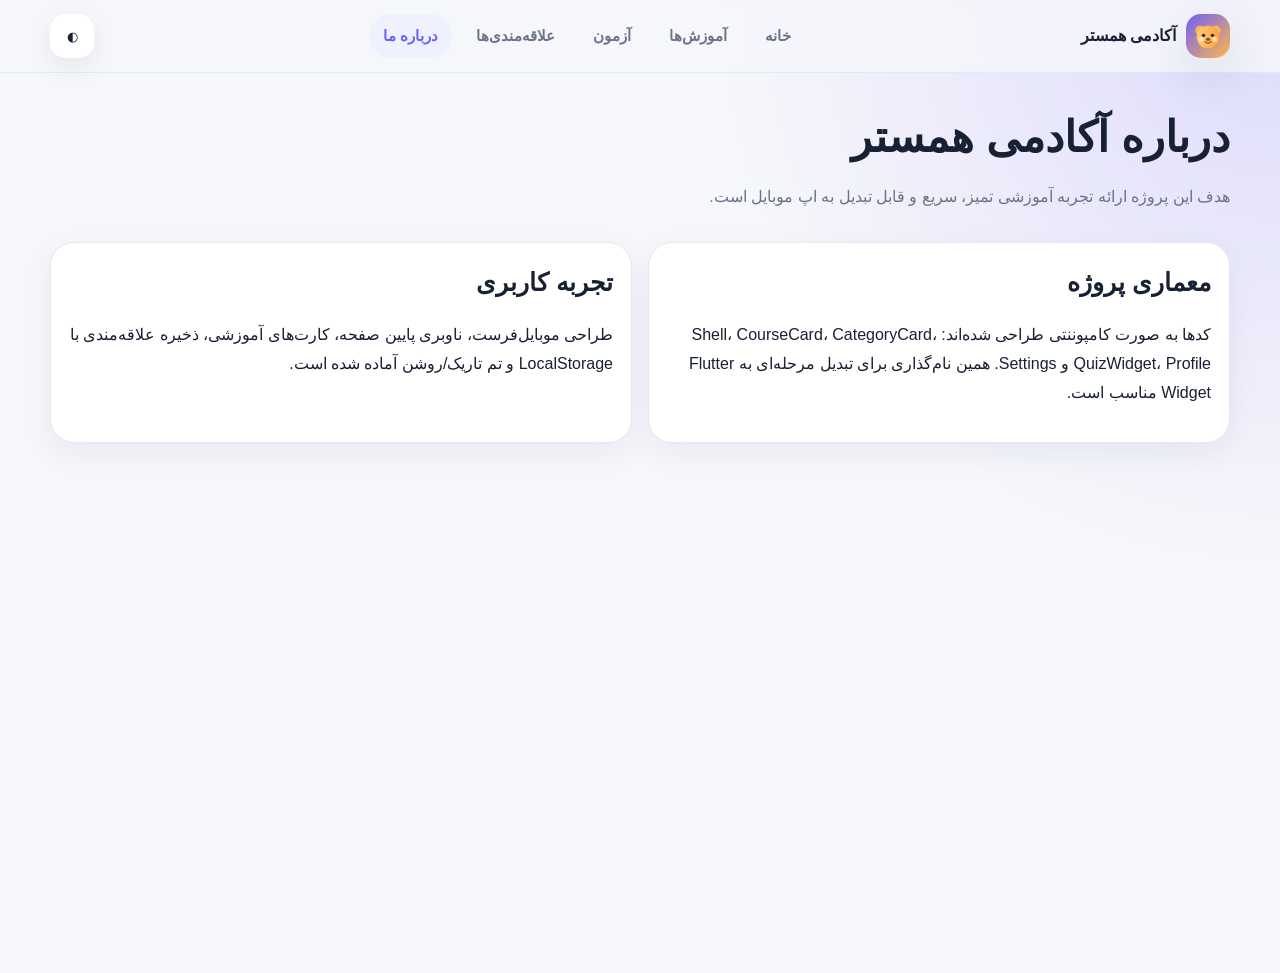
==== pages/about.html @ b69281e2 "Add files via upload" ====
<!doctype html><html lang="fa" dir="rtl"><head><meta charset="utf-8"><meta name="viewport" content="width=device-width,initial-scale=1"><title>درباره ما</title><link rel="stylesheet" href="../style.css"></head><body><main class="app-shell"><script src="../script.js"></script><script>shell('about')</script><section class="page-title"><div class="container"><h1>درباره آکادمی همستر</h1><p>هدف این پروژه ارائه تجربه آموزشی تمیز، سریع و قابل تبدیل به اپ موبایل است.</p></div></section><section class="section"><div class="container grid cards-2"><div class="card"><h2>معماری پروژه</h2><p>کدها به صورت کامپوننتی طراحی شده‌اند: Shell، CourseCard، CategoryCard، QuizWidget، Profile و Settings. همین نام‌گذاری برای تبدیل مرحله‌ای به Flutter Widget مناسب است.</p></div><div class="card"><h2>تجربه کاربری</h2><p>طراحی موبایل‌فرست، ناوبری پایین صفحه، کارت‌های آموزشی، ذخیره علاقه‌مندی با LocalStorage و تم تاریک/روشن آماده شده است.</p></div></div></section></main></body></html>
---- style.css ----
:root{
  --bg:#f6f7fb;--surface:#fff;--surface-2:#eef2ff;--text:#182033;--muted:#69748a;--primary:#6d5dfc;--primary-2:#8a7cff;--accent:#ffb84d;--success:#19b97b;--danger:#ff5a73;--border:#e4e8f2;--shadow:0 18px 45px rgba(25,35,70,.10);--radius:24px;--radius-sm:16px;--max:1180px
}
[data-theme="dark"]{--bg:#111522;--surface:#191f31;--surface-2:#242d45;--text:#f5f7fb;--muted:#aab4ca;--border:#2e3954;--shadow:0 18px 45px rgba(0,0,0,.28)}
*{box-sizing:border-box}html{scroll-behavior:smooth}body{margin:0;font-family:Tahoma,"Vazirmatn","Segoe UI",sans-serif;direction:rtl;background:radial-gradient(circle at top right,rgba(109,93,252,.18),transparent 35%),var(--bg);color:var(--text);line-height:1.8}a{text-decoration:none;color:inherit}img{max-width:100%;display:block}.app-shell{min-height:100vh;padding-bottom:86px}.container{width:min(var(--max),calc(100% - 32px));margin:auto}.topbar{position:sticky;top:0;z-index:30;background:rgba(246,247,251,.82);backdrop-filter:blur(16px);border-bottom:1px solid var(--border)}[data-theme="dark"] .topbar{background:rgba(17,21,34,.82)}.nav{height:72px;display:flex;align-items:center;justify-content:space-between;gap:16px}.brand{display:flex;align-items:center;gap:10px;font-weight:900}.brand-mark{width:44px;height:44px;border-radius:15px;background:linear-gradient(135deg,var(--primary),var(--accent));display:grid;place-items:center;box-shadow:var(--shadow)}.brand-mark img{width:30px}.nav-links{display:none;gap:10px;align-items:center}.nav-links a{padding:9px 14px;border-radius:999px;color:var(--muted);font-weight:700;font-size:.92rem}.nav-links a.active,.nav-links a:hover{background:var(--surface-2);color:var(--primary)}.icon-btn{border:0;background:var(--surface);color:var(--text);border-radius:15px;width:44px;height:44px;display:grid;place-items:center;box-shadow:0 8px 24px rgba(25,35,70,.08);cursor:pointer}.hero{padding:30px 0 22px}.hero-grid{display:grid;gap:22px;align-items:center}.eyebrow{display:inline-flex;align-items:center;gap:8px;background:var(--surface);border:1px solid var(--border);border-radius:999px;padding:6px 12px;color:var(--muted);font-weight:700;font-size:.86rem}.hero h1{font-size:clamp(2rem,8vw,4.2rem);line-height:1.25;margin:16px 0 10px;letter-spacing:-1px}.hero p{color:var(--muted);font-size:1.05rem;margin:0 0 22px}.hero-card{position:relative;min-height:330px;border-radius:34px;padding:22px;overflow:hidden;background:linear-gradient(150deg,#fff2d4,#e9e7ff 55%,#d8fff0);box-shadow:var(--shadow)}[data-theme="dark"] .hero-card{background:linear-gradient(150deg,#3a2f21,#292553 55%,#16392d)}.hero-card .hamster{width:min(270px,75%);margin:18px auto 0;filter:drop-shadow(0 25px 25px rgba(0,0,0,.14));animation:float 4s ease-in-out infinite}.stat-bubble{position:absolute;background:rgba(255,255,255,.75);backdrop-filter:blur(12px);border:1px solid rgba(255,255,255,.65);border-radius:22px;padding:12px 14px;box-shadow:0 15px 35px rgba(0,0,0,.12);font-weight:900}.b1{top:22px;right:20px}.b2{bottom:24px;left:20px}.b3{top:82px;left:20px}.actions{display:flex;gap:12px;flex-wrap:wrap}.btn{display:inline-flex;align-items:center;justify-content:center;gap:9px;border:0;border-radius:17px;padding:12px 18px;font-weight:900;cursor:pointer;transition:.2s transform,.2s box-shadow}.btn:hover{transform:translateY(-2px)}.btn-primary{background:linear-gradient(135deg,var(--primary),var(--primary-2));color:white;box-shadow:0 14px 28px rgba(109,93,252,.25)}.btn-soft{background:var(--surface);color:var(--primary);border:1px solid var(--border)}.section{padding:22px 0}.section-head{display:flex;align-items:end;justify-content:space-between;gap:14px;margin-bottom:16px}.section h2{margin:0;font-size:1.55rem}.section p.lead{margin:4px 0 0;color:var(--muted)}.grid{display:grid;gap:16px}.cards-2{grid-template-columns:1fr}.cards-3{grid-template-columns:1fr}.card{background:var(--surface);border:1px solid var(--border);border-radius:var(--radius);padding:18px;box-shadow:0 10px 30px rgba(25,35,70,.06);transition:.2s}.card:hover{transform:translateY(-3px);box-shadow:var(--shadow)}.category-card{display:flex;gap:14px;align-items:center}.cat-icon{width:58px;height:58px;border-radius:20px;display:grid;place-items:center;background:var(--surface-2);font-size:1.6rem}.course-card{overflow:hidden;padding:0}.course-cover{height:150px;background:linear-gradient(135deg,var(--primary),var(--accent));display:grid;place-items:center}.course-cover img{width:115px}.course-body{padding:18px}.meta{display:flex;gap:8px;flex-wrap:wrap;color:var(--muted);font-size:.84rem}.pill{background:var(--surface-2);color:var(--muted);padding:4px 10px;border-radius:999px;font-weight:700}.progress{height:9px;background:var(--surface-2);border-radius:999px;overflow:hidden;margin:12px 0}.progress span{display:block;height:100%;background:linear-gradient(90deg,var(--success),var(--primary));border-radius:999px}.bottom-nav{position:fixed;bottom:12px;right:50%;transform:translateX(50%);z-index:40;width:min(460px,calc(100% - 24px));background:rgba(255,255,255,.88);backdrop-filter:blur(18px);border:1px solid var(--border);border-radius:25px;padding:8px;display:grid;grid-template-columns:repeat(5,1fr);box-shadow:var(--shadow)}[data-theme="dark"] .bottom-nav{background:rgba(25,31,49,.88)}.bottom-nav a{display:grid;place-items:center;gap:2px;border-radius:18px;padding:8px 2px;color:var(--muted);font-size:.74rem;font-weight:800}.bottom-nav a.active{background:var(--surface-2);color:var(--primary)}.page-title{padding:26px 0 8px}.page-title h1{margin:0;font-size:2rem}.page-title p{margin:6px 0 0;color:var(--muted)}.lesson-layout{display:grid;gap:18px}.lesson-content h2{margin-top:0}.lesson-step{border-right:4px solid var(--primary);padding-right:14px;margin:18px 0}.quiz-option{width:100%;text-align:right;margin:8px 0;padding:13px 14px;border-radius:16px;border:1px solid var(--border);background:var(--surface);color:var(--text);cursor:pointer;font-weight:800}.quiz-option.correct{border-color:var(--success);background:rgba(25,185,123,.12)}.quiz-option.wrong{border-color:var(--danger);background:rgba(255,90,115,.12)}.profile-hero{display:flex;align-items:center;gap:16px}.avatar{width:76px;height:76px;border-radius:28px;background:linear-gradient(135deg,var(--accent),var(--primary));display:grid;place-items:center}.avatar img{width:54px}.setting-row{display:flex;align-items:center;justify-content:space-between;gap:12px;padding:14px 0;border-bottom:1px solid var(--border)}.switch{width:54px;height:30px;background:var(--surface-2);border-radius:999px;padding:4px;cursor:pointer}.switch span{display:block;width:22px;height:22px;background:var(--primary);border-radius:50%;transition:.25s}[data-theme="dark"] .switch span{transform:translateX(-24px)}.fade-in{animation:fade .45s ease both}@keyframes float{50%{transform:translateY(-12px)}}@keyframes fade{from{opacity:0;transform:translateY(10px)}to{opacity:1;transform:none}}@media(min-width:760px){.nav-links{display:flex}.hero-grid{grid-template-columns:1.05fr .95fr}.cards-2{grid-template-columns:repeat(2,1fr)}.cards-3{grid-template-columns:repeat(3,1fr)}.lesson-layout{grid-template-columns:1.7fr .8fr}.bottom-nav{display:none}.app-shell{padding-bottom:0}.hero{padding:52px 0 32px}.page-title h1{font-size:2.7rem}}@media(min-width:1050px){.cards-3{grid-template-columns:repeat(4,1fr)}}
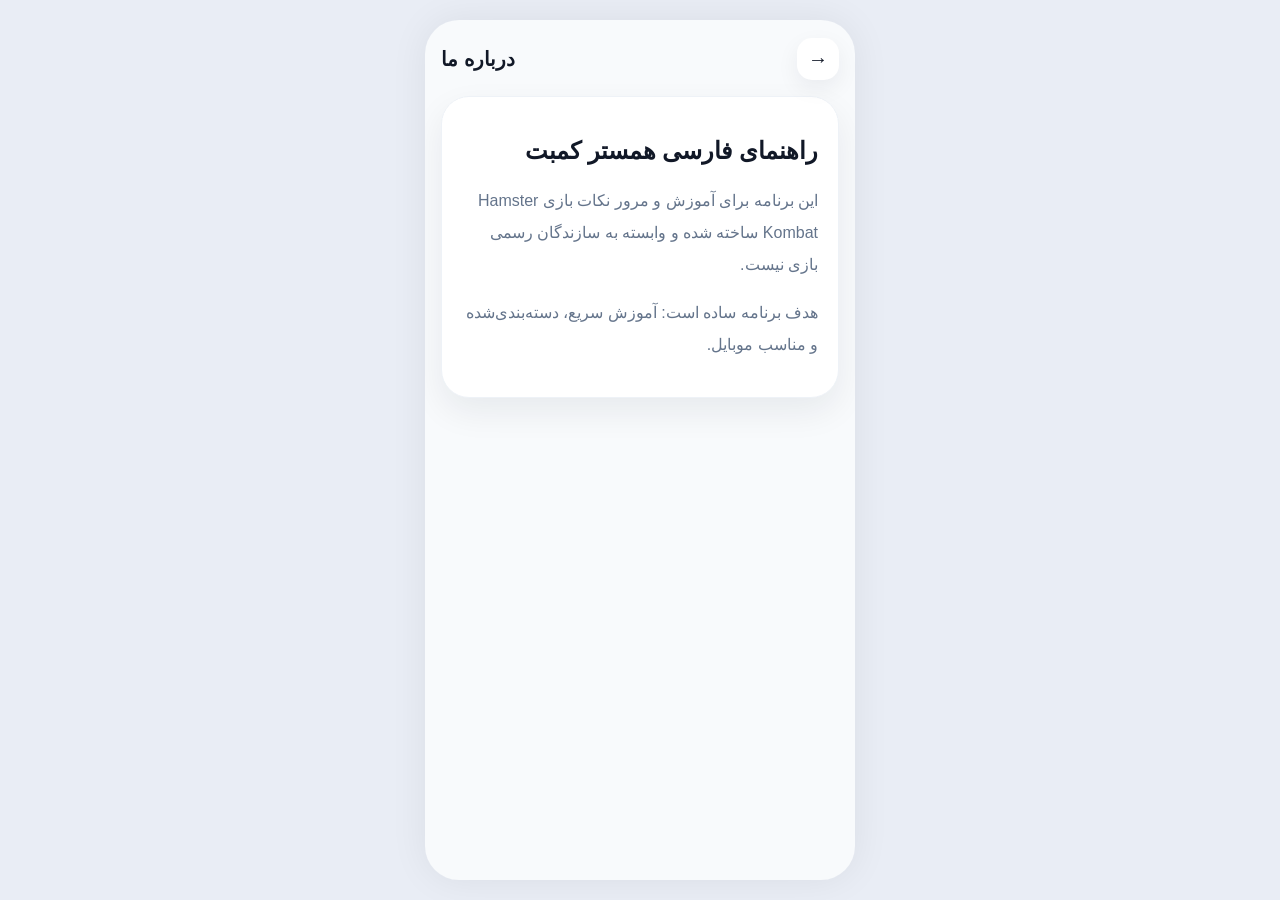
==== commit a7feb631: "Add files via upload" ====
--- a/pages/about.html
+++ b/pages/about.html
@@ -1 +1 @@
-<!doctype html><html lang="fa" dir="rtl"><head><meta charset="utf-8"><meta name="viewport" content="width=device-width,initial-scale=1"><title>درباره ما</title><link rel="stylesheet" href="../style.css"></head><body><main class="app-shell"><script src="../script.js"></script><script>shell('about')</script><section class="page-title"><div class="container"><h1>درباره آکادمی همستر</h1><p>هدف این پروژه ارائه تجربه آموزشی تمیز، سریع و قابل تبدیل به اپ موبایل است.</p></div></section><section class="section"><div class="container grid cards-2"><div class="card"><h2>معماری پروژه</h2><p>کدها به صورت کامپوننتی طراحی شده‌اند: Shell، CourseCard، CategoryCard، QuizWidget، Profile و Settings. همین نام‌گذاری برای تبدیل مرحله‌ای به Flutter Widget مناسب است.</p></div><div class="card"><h2>تجربه کاربری</h2><p>طراحی موبایل‌فرست، ناوبری پایین صفحه، کارت‌های آموزشی، ذخیره علاقه‌مندی با LocalStorage و تم تاریک/روشن آماده شده است.</p></div></div></section></main></body></html>
+<!doctype html><html lang="fa" dir="rtl"><head><meta charset="UTF-8"><meta name="viewport" content="width=device-width, initial-scale=1.0"><title>درباره ما</title><link rel="stylesheet" href="../style.css"></head><body><main class="app shell"><header class="page-header"><a href="../index.html">→</a><h1>درباره ما</h1></header><section class="plain-card"><h2>راهنمای فارسی همستر کمبت</h2><p>این برنامه برای آموزش و مرور نکات بازی Hamster Kombat ساخته شده و وابسته به سازندگان رسمی بازی نیست.</p><p>هدف برنامه ساده است: آموزش سریع، دسته‌بندی‌شده و مناسب موبایل.</p></section></main></body></html>
--- a/style.css
+++ b/style.css
@@ -1,5 +1 @@
-:root{
-  --bg:#f6f7fb;--surface:#fff;--surface-2:#eef2ff;--text:#182033;--muted:#69748a;--primary:#6d5dfc;--primary-2:#8a7cff;--accent:#ffb84d;--success:#19b97b;--danger:#ff5a73;--border:#e4e8f2;--shadow:0 18px 45px rgba(25,35,70,.10);--radius:24px;--radius-sm:16px;--max:1180px
-}
-[data-theme="dark"]{--bg:#111522;--surface:#191f31;--surface-2:#242d45;--text:#f5f7fb;--muted:#aab4ca;--border:#2e3954;--shadow:0 18px 45px rgba(0,0,0,.28)}
-*{box-sizing:border-box}html{scroll-behavior:smooth}body{margin:0;font-family:Tahoma,"Vazirmatn","Segoe UI",sans-serif;direction:rtl;background:radial-gradient(circle at top right,rgba(109,93,252,.18),transparent 35%),var(--bg);color:var(--text);line-height:1.8}a{text-decoration:none;color:inherit}img{max-width:100%;display:block}.app-shell{min-height:100vh;padding-bottom:86px}.container{width:min(var(--max),calc(100% - 32px));margin:auto}.topbar{position:sticky;top:0;z-index:30;background:rgba(246,247,251,.82);backdrop-filter:blur(16px);border-bottom:1px solid var(--border)}[data-theme="dark"] .topbar{background:rgba(17,21,34,.82)}.nav{height:72px;display:flex;align-items:center;justify-content:space-between;gap:16px}.brand{display:flex;align-items:center;gap:10px;font-weight:900}.brand-mark{width:44px;height:44px;border-radius:15px;background:linear-gradient(135deg,var(--primary),var(--accent));display:grid;place-items:center;box-shadow:var(--shadow)}.brand-mark img{width:30px}.nav-links{display:none;gap:10px;align-items:center}.nav-links a{padding:9px 14px;border-radius:999px;color:var(--muted);font-weight:700;font-size:.92rem}.nav-links a.active,.nav-links a:hover{background:var(--surface-2);color:var(--primary)}.icon-btn{border:0;background:var(--surface);color:var(--text);border-radius:15px;width:44px;height:44px;display:grid;place-items:center;box-shadow:0 8px 24px rgba(25,35,70,.08);cursor:pointer}.hero{padding:30px 0 22px}.hero-grid{display:grid;gap:22px;align-items:center}.eyebrow{display:inline-flex;align-items:center;gap:8px;background:var(--surface);border:1px solid var(--border);border-radius:999px;padding:6px 12px;color:var(--muted);font-weight:700;font-size:.86rem}.hero h1{font-size:clamp(2rem,8vw,4.2rem);line-height:1.25;margin:16px 0 10px;letter-spacing:-1px}.hero p{color:var(--muted);font-size:1.05rem;margin:0 0 22px}.hero-card{position:relative;min-height:330px;border-radius:34px;padding:22px;overflow:hidden;background:linear-gradient(150deg,#fff2d4,#e9e7ff 55%,#d8fff0);box-shadow:var(--shadow)}[data-theme="dark"] .hero-card{background:linear-gradient(150deg,#3a2f21,#292553 55%,#16392d)}.hero-card .hamster{width:min(270px,75%);margin:18px auto 0;filter:drop-shadow(0 25px 25px rgba(0,0,0,.14));animation:float 4s ease-in-out infinite}.stat-bubble{position:absolute;background:rgba(255,255,255,.75);backdrop-filter:blur(12px);border:1px solid rgba(255,255,255,.65);border-radius:22px;padding:12px 14px;box-shadow:0 15px 35px rgba(0,0,0,.12);font-weight:900}.b1{top:22px;right:20px}.b2{bottom:24px;left:20px}.b3{top:82px;left:20px}.actions{display:flex;gap:12px;flex-wrap:wrap}.btn{display:inline-flex;align-items:center;justify-content:center;gap:9px;border:0;border-radius:17px;padding:12px 18px;font-weight:900;cursor:pointer;transition:.2s transform,.2s box-shadow}.btn:hover{transform:translateY(-2px)}.btn-primary{background:linear-gradient(135deg,var(--primary),var(--primary-2));color:white;box-shadow:0 14px 28px rgba(109,93,252,.25)}.btn-soft{background:var(--surface);color:var(--primary);border:1px solid var(--border)}.section{padding:22px 0}.section-head{display:flex;align-items:end;justify-content:space-between;gap:14px;margin-bottom:16px}.section h2{margin:0;font-size:1.55rem}.section p.lead{margin:4px 0 0;color:var(--muted)}.grid{display:grid;gap:16px}.cards-2{grid-template-columns:1fr}.cards-3{grid-template-columns:1fr}.card{background:var(--surface);border:1px solid var(--border);border-radius:var(--radius);padding:18px;box-shadow:0 10px 30px rgba(25,35,70,.06);transition:.2s}.card:hover{transform:translateY(-3px);box-shadow:var(--shadow)}.category-card{display:flex;gap:14px;align-items:center}.cat-icon{width:58px;height:58px;border-radius:20px;display:grid;place-items:center;background:var(--surface-2);font-size:1.6rem}.course-card{overflow:hidden;padding:0}.course-cover{height:150px;background:linear-gradient(135deg,var(--primary),var(--accent));display:grid;place-items:center}.course-cover img{width:115px}.course-body{padding:18px}.meta{display:flex;gap:8px;flex-wrap:wrap;color:var(--muted);font-size:.84rem}.pill{background:var(--surface-2);color:var(--muted);padding:4px 10px;border-radius:999px;font-weight:700}.progress{height:9px;background:var(--surface-2);border-radius:999px;overflow:hidden;margin:12px 0}.progress span{display:block;height:100%;background:linear-gradient(90deg,var(--success),var(--primary));border-radius:999px}.bottom-nav{position:fixed;bottom:12px;right:50%;transform:translateX(50%);z-index:40;width:min(460px,calc(100% - 24px));background:rgba(255,255,255,.88);backdrop-filter:blur(18px);border:1px solid var(--border);border-radius:25px;padding:8px;display:grid;grid-template-columns:repeat(5,1fr);box-shadow:var(--shadow)}[data-theme="dark"] .bottom-nav{background:rgba(25,31,49,.88)}.bottom-nav a{display:grid;place-items:center;gap:2px;border-radius:18px;padding:8px 2px;color:var(--muted);font-size:.74rem;font-weight:800}.bottom-nav a.active{background:var(--surface-2);color:var(--primary)}.page-title{padding:26px 0 8px}.page-title h1{margin:0;font-size:2rem}.page-title p{margin:6px 0 0;color:var(--muted)}.lesson-layout{display:grid;gap:18px}.lesson-content h2{margin-top:0}.lesson-step{border-right:4px solid var(--primary);padding-right:14px;margin:18px 0}.quiz-option{width:100%;text-align:right;margin:8px 0;padding:13px 14px;border-radius:16px;border:1px solid var(--border);background:var(--surface);color:var(--text);cursor:pointer;font-weight:800}.quiz-option.correct{border-color:var(--success);background:rgba(25,185,123,.12)}.quiz-option.wrong{border-color:var(--danger);background:rgba(255,90,115,.12)}.profile-hero{display:flex;align-items:center;gap:16px}.avatar{width:76px;height:76px;border-radius:28px;background:linear-gradient(135deg,var(--accent),var(--primary));display:grid;place-items:center}.avatar img{width:54px}.setting-row{display:flex;align-items:center;justify-content:space-between;gap:12px;padding:14px 0;border-bottom:1px solid var(--border)}.switch{width:54px;height:30px;background:var(--surface-2);border-radius:999px;padding:4px;cursor:pointer}.switch span{display:block;width:22px;height:22px;background:var(--primary);border-radius:50%;transition:.25s}[data-theme="dark"] .switch span{transform:translateX(-24px)}.fade-in{animation:fade .45s ease both}@keyframes float{50%{transform:translateY(-12px)}}@keyframes fade{from{opacity:0;transform:translateY(10px)}to{opacity:1;transform:none}}@media(min-width:760px){.nav-links{display:flex}.hero-grid{grid-template-columns:1.05fr .95fr}.cards-2{grid-template-columns:repeat(2,1fr)}.cards-3{grid-template-columns:repeat(3,1fr)}.lesson-layout{grid-template-columns:1.7fr .8fr}.bottom-nav{display:none}.app-shell{padding-bottom:0}.hero{padding:52px 0 32px}.page-title h1{font-size:2.7rem}}@media(min-width:1050px){.cards-3{grid-template-columns:repeat(4,1fr)}}
+@font-face{font-family:system-fa;src:local("Tahoma")}*{box-sizing:border-box}body{margin:0;background:#e9edf5;font-family:system-fa,Tahoma,Arial,sans-serif;color:#111827;direction:rtl}.shell{width:100%;max-width:430px;min-height:100vh;margin:0 auto;background:#f8fafc;position:relative;overflow:hidden;padding:18px 16px 92px;box-shadow:0 0 38px #0001}a{text-decoration:none;color:inherit}.home-screen{display:flex;flex-direction:column;gap:16px}.hero-card{background:linear-gradient(160deg,#fff7ed,#eef2ff);border-radius:32px;padding:16px;box-shadow:0 18px 45px #4f46e522;animation:fadeUp .45s ease}.topbar{display:flex;align-items:center;gap:10px;font-weight:800;color:#4338ca}.logo{width:42px;height:42px;border-radius:14px}.hero-img{width:100%;margin:8px 0 0}.hero-card h1{font-size:28px;line-height:1.55;margin:0 0 8px}.hero-card p{font-size:14px;line-height:2;color:#64748b;margin:0}.menu-list{display:grid;gap:12px}.menu-btn{height:64px;border-radius:22px;background:#fff;display:flex;align-items:center;gap:12px;padding:0 16px;box-shadow:0 12px 28px #0f172a12;border:1px solid #eef2f7;transition:.2s}.menu-btn:active{transform:scale(.98)}.menu-btn span{font-size:25px;width:44px;height:44px;border-radius:16px;background:#f1f5f9;display:grid;place-items:center}.menu-btn.primary{background:linear-gradient(135deg,#4f46e5,#7c3aed);color:white}.menu-btn.primary span{background:#ffffff22}.app-footer{text-align:center;color:#94a3b8;font-size:12px;margin-top:auto}.page-header{display:flex;align-items:center;justify-content:space-between;gap:10px;margin-bottom:16px}.page-header h1{font-size:20px;margin:0}.page-header a,.icon-btn{width:42px;height:42px;border-radius:15px;background:#fff;display:grid;place-items:center;box-shadow:0 8px 22px #0f172a10;border:0;font-size:20px}.search-box input{width:100%;height:52px;border:0;border-radius:18px;background:#fff;padding:0 18px;margin-bottom:14px;font:inherit;outline:0;box-shadow:0 10px 25px #0f172a0d}.category-grid{display:grid;grid-template-columns:1fr;gap:12px}.lesson-card{background:#fff;border-radius:24px;padding:16px;display:grid;grid-template-columns:54px 1fr;gap:4px 12px;align-items:center;box-shadow:0 10px 26px #0f172a0f;border:1px solid #edf2f7;animation:fadeUp .35s ease}.lesson-card span{grid-row:1/3;width:54px;height:54px;border-radius:18px;background:#fff7ed;display:grid;place-items:center;font-size:25px}.lesson-card h3{margin:0;font-size:16px}.lesson-card p{grid-column:2;margin:4px 0 0;color:#64748b;font-size:12.5px;line-height:1.8}.bottom-nav{position:fixed;left:50%;bottom:12px;transform:translateX(-50%);width:min(398px,calc(100% - 24px));height:66px;background:#ffffffee;backdrop-filter:blur(10px);border:1px solid #e5e7eb;border-radius:24px;display:grid;grid-template-columns:repeat(4,1fr);align-items:center;box-shadow:0 18px 40px #0f172a25;z-index:5}.bottom-nav a{text-align:center;font-size:12px;color:#64748b}.bottom-nav a.active{color:#4f46e5;font-weight:800}.lesson-view,.plain-card,.quiz-card{background:#fff;border-radius:28px;padding:20px;box-shadow:0 14px 34px #0f172a12;border:1px solid #eef2f7}.badge{display:inline-flex;padding:8px 12px;border-radius:999px;background:#eef2ff;color:#4f46e5;font-weight:800;font-size:12px}.lesson-view h2{font-size:24px;line-height:1.5}.lesson-view p,.plain-card p{color:#64748b;line-height:2}.tip-box{background:#fff7ed;border-radius:22px;padding:14px;margin:14px 0}.lesson-view ol{padding-right:20px;line-height:2.2;color:#334155}.wide-btn{width:100%;height:54px;border:0;border-radius:18px;background:linear-gradient(135deg,#4f46e5,#7c3aed);color:#fff;display:grid;place-items:center;font-weight:800;font:inherit;margin-top:14px}.answers{display:grid;gap:10px}.answers button{border:0;background:#f1f5f9;border-radius:16px;padding:14px;font:inherit;text-align:right}.answers button.correct{background:#dcfce7}.answers button.wrong{background:#fee2e2}.center{text-align:center}.stars{font-size:34px;color:#f59e0b;letter-spacing:2px}.app-row{display:flex;gap:12px;align-items:center;padding:14px;border-radius:18px;background:#f8fafc;margin-bottom:10px}.app-row span{font-size:28px}.avatar{width:86px;height:86px}.progress{height:12px;background:#e5e7eb;border-radius:99px;overflow:hidden}.progress span{display:block;height:100%;background:#4f46e5}.setting-row{display:flex;align-items:center;justify-content:space-between;padding:16px 0;border-bottom:1px solid #eef2f7}.dark{background:#111827;color:#f8fafc}.dark .shell{background:#0f172a}.dark .plain-card,.dark .lesson-card,.dark .quiz-card,.dark .page-header a,.dark .icon-btn,.dark .search-box input,.dark .menu-btn{background:#1e293b;color:#f8fafc;border-color:#334155}.dark p,.dark .lesson-card p{color:#cbd5e1}@keyframes fadeUp{from{opacity:0;transform:translateY(12px)}to{opacity:1;transform:none}}@media (min-width:700px){body{padding:20px 0}.shell{border-radius:34px;min-height:860px}.bottom-nav{bottom:28px}}
